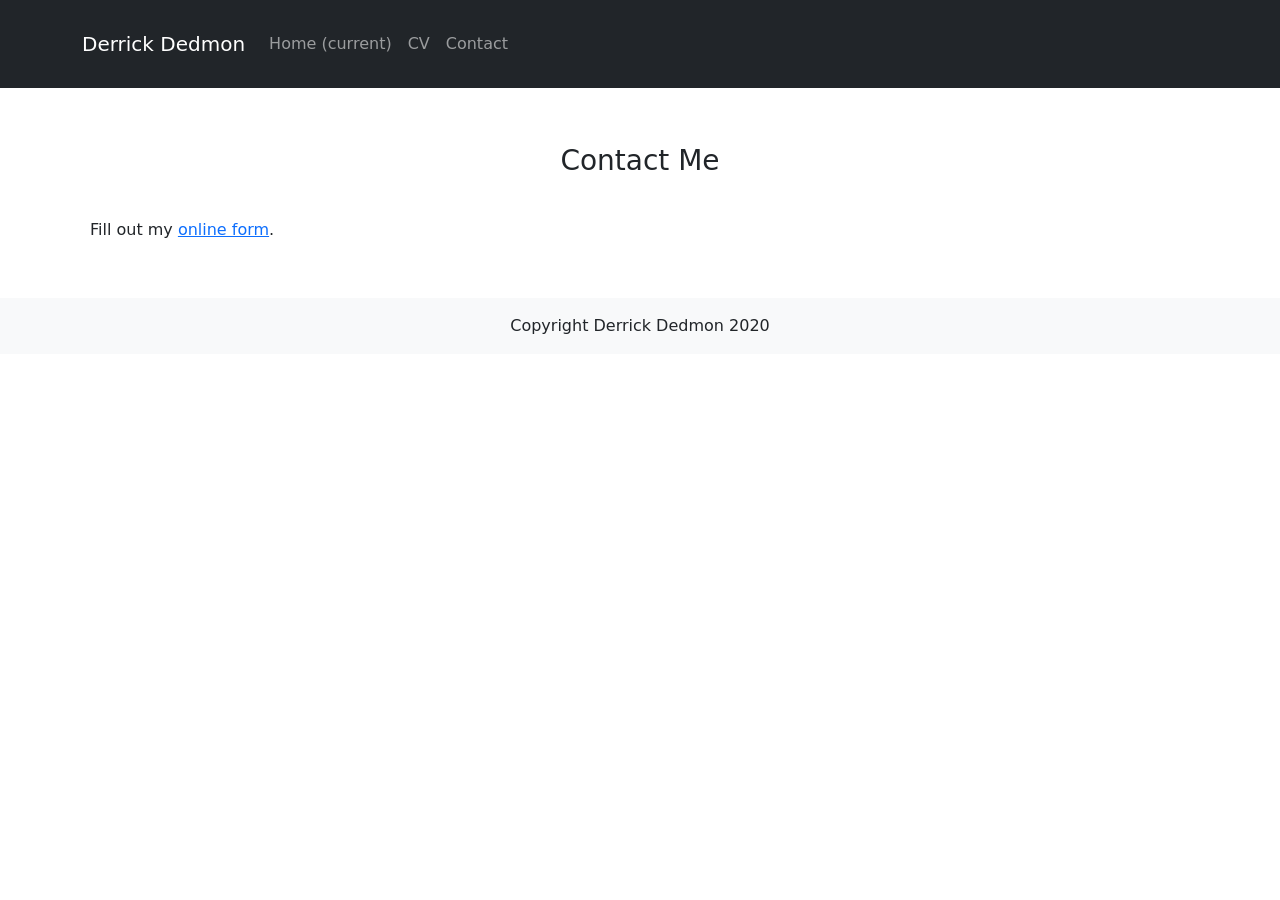
==== contact.html @ 70465a7e "Create contact.html" ====
<!doctype html>
<html lang="en">
<head>
    <!-- Required meta tags -->
    <meta charset="utf-8">
    <meta name="viewport" content="width=device-width, initial-scale=1">

    <!-- Bootstrap CSS -->
    <link rel="stylesheet" href="https://stackpath.bootstrapcdn.com/bootstrap/5.0.0-alpha1/css/bootstrap.min.css" integrity="sha384-r4NyP46KrjDleawBgD5tp8Y7UzmLA05oM1iAEQ17CSuDqnUK2+k9luXQOfXJCJ4I" crossorigin="anonymous">
    <link rel="stylesheet" href="theme.css">

    <title>One Good Coder: Wordpress Developer, Web Designer, SEO Specialist, Freelance - Houston, Texas - Contact</title>

    <!-- Google Tag Manager -->
    <script>(function (w, d, s, l, i) {
        w[l] = w[l] || [];
        w[l].push({
            'gtm.start':
                new Date().getTime(), event: 'gtm.js'
        });
        var f = d.getElementsByTagName(s)[0],
            j = d.createElement(s), dl = l != 'dataLayer' ? '&l=' + l : '';
        j.async = true;
        j.src =
            'https://www.googletagmanager.com/gtm.js?id=' + i + dl;
        f.parentNode.insertBefore(j, f);
    })(window, document, 'script', 'dataLayer', 'GTM-5NBNQS2');</script>
    <!-- End Google Tag Manager -->

    <!-- Global site tag (gtag.js) - Google Analytics -->
    <script async src="https://www.googletagmanager.com/gtag/js?id=G-TBDB7QMYYD"></script>
    <script>
        window.dataLayer = window.dataLayer || [];
        function gtag(){dataLayer.push(arguments);}
        gtag('js', new Date());

        gtag('config', 'G-TBDB7QMYYD');
    </script>

</head>
<body>

<!-- Google Tag Manager (noscript) -->
<noscript>
    <iframe src="https://www.googletagmanager.com/ns.html?id=GTM-5NBNQS2"
            height="0" width="0" style="display:none;visibility:hidden"></iframe>
</noscript>
<!-- End Google Tag Manager (noscript) -->

<nav class="navbar navbar-expand-lg fixed-top navbar-dark bg-dark gradient py-4">
    <div class="container">
        <button class="navbar-toggler" type="button" data-toggle="collapse" data-target="#navbarTogglerDemo03" aria-controls="navbarTogglerDemo03" aria-expanded="false" aria-label="Toggle navigation">
            <span class="navbar-toggler-icon"></span>
        </button>
        <a class="navbar-brand" href="index.html">Derrick Dedmon</a>
        <div class="collapse navbar-collapse" id="navbarTogglerDemo03">
            <ul class="navbar-nav ml-auto mt-2 mt-lg-0">
                <li class="nav-item ">
                    <a class="nav-link" href="index.html">Home <span class="sr-only">(current)</span></a>
                </li>
                <li class="nav-item">
                    <a class="nav-link" href="skills.html">CV</a>
                </li>
                <li class="nav-item active">
                    <a class="nav-link" href="contact.html">Contact</a>
                </li>
            </ul>
        </div>
    </div>
</nav>
<div class="py-5"></div>
<div class="pt-5 pb-2 text-center"><h3>Contact Me</h3></div>
<div class="pt-3 pb-5">
    <div class="container">
        <div class="row">
            <div class="col-12">
                <div class="portfolio-block p-2">
                    <div id="wufoo-m19zsqlb0rdy93j">
                        Fill out my <a href="https://iconixmarketing.wufoo.com/forms/m19zsqlb0rdy93j">online form</a>.
                    </div>
                    <script type="text/javascript">var m19zsqlb0rdy93j;
                    (function (d, t) {
                        var s = d.createElement(t), options = {
                            'userName': 'iconixmarketing',
                            'formHash': 'm19zsqlb0rdy93j',
                            'autoResize': true,
                            'height': '574',
                            'async': true,
                            'host': 'wufoo.com',
                            'header': 'show',
                            'ssl': true
                        };
                        s.src = ('https:' == d.location.protocol ? 'https://' : 'http://') + 'secure.wufoo.com/scripts/embed/form.js';
                        s.onload = s.onreadystatechange = function () {
                            var rs = this.readyState;
                            if (rs) if (rs != 'complete') if (rs != 'loaded') return;
                            try {
                                m19zsqlb0rdy93j = new WufooForm();
                                m19zsqlb0rdy93j.initialize(options);
                                m19zsqlb0rdy93j.display();
                            } catch (e) {
                            }
                        };
                        var scr = d.getElementsByTagName(t)[0], par = scr.parentNode;
                        par.insertBefore(s, scr);
                    })(document, 'script');</script>
                </div>
            </div>
        </div>
    </div>
</div>
<div class="bg-light text-dark py-3">
    <div class="container">
        <div class="row">
            <div class="col-12 text-center">
                <p class="m-0 p-0">Copyright Derrick Dedmon 2020</p>
            </div>
        </div>
    </div>
</div>

<!-- Optional JavaScript -->
<!-- Popper.js first, then Bootstrap JS -->
<script src="https://cdn.jsdelivr.net/npm/popper.js@1.16.0/dist/umd/popper.min.js" integrity="sha384-Q6E9RHvbIyZFJoft+2mJbHaEWldlvI9IOYy5n3zV9zzTtmI3UksdQRVvoxMfooAo" crossorigin="anonymous"></script>
<script src="https://stackpath.bootstrapcdn.com/bootstrap/5.0.0-alpha1/js/bootstrap.min.js" integrity="sha384-oesi62hOLfzrys4LxRF63OJCXdXDipiYWBnvTl9Y9/TRlw5xlKIEHpNyvvDShgf/" crossorigin="anonymous"></script>
</body>
</html>
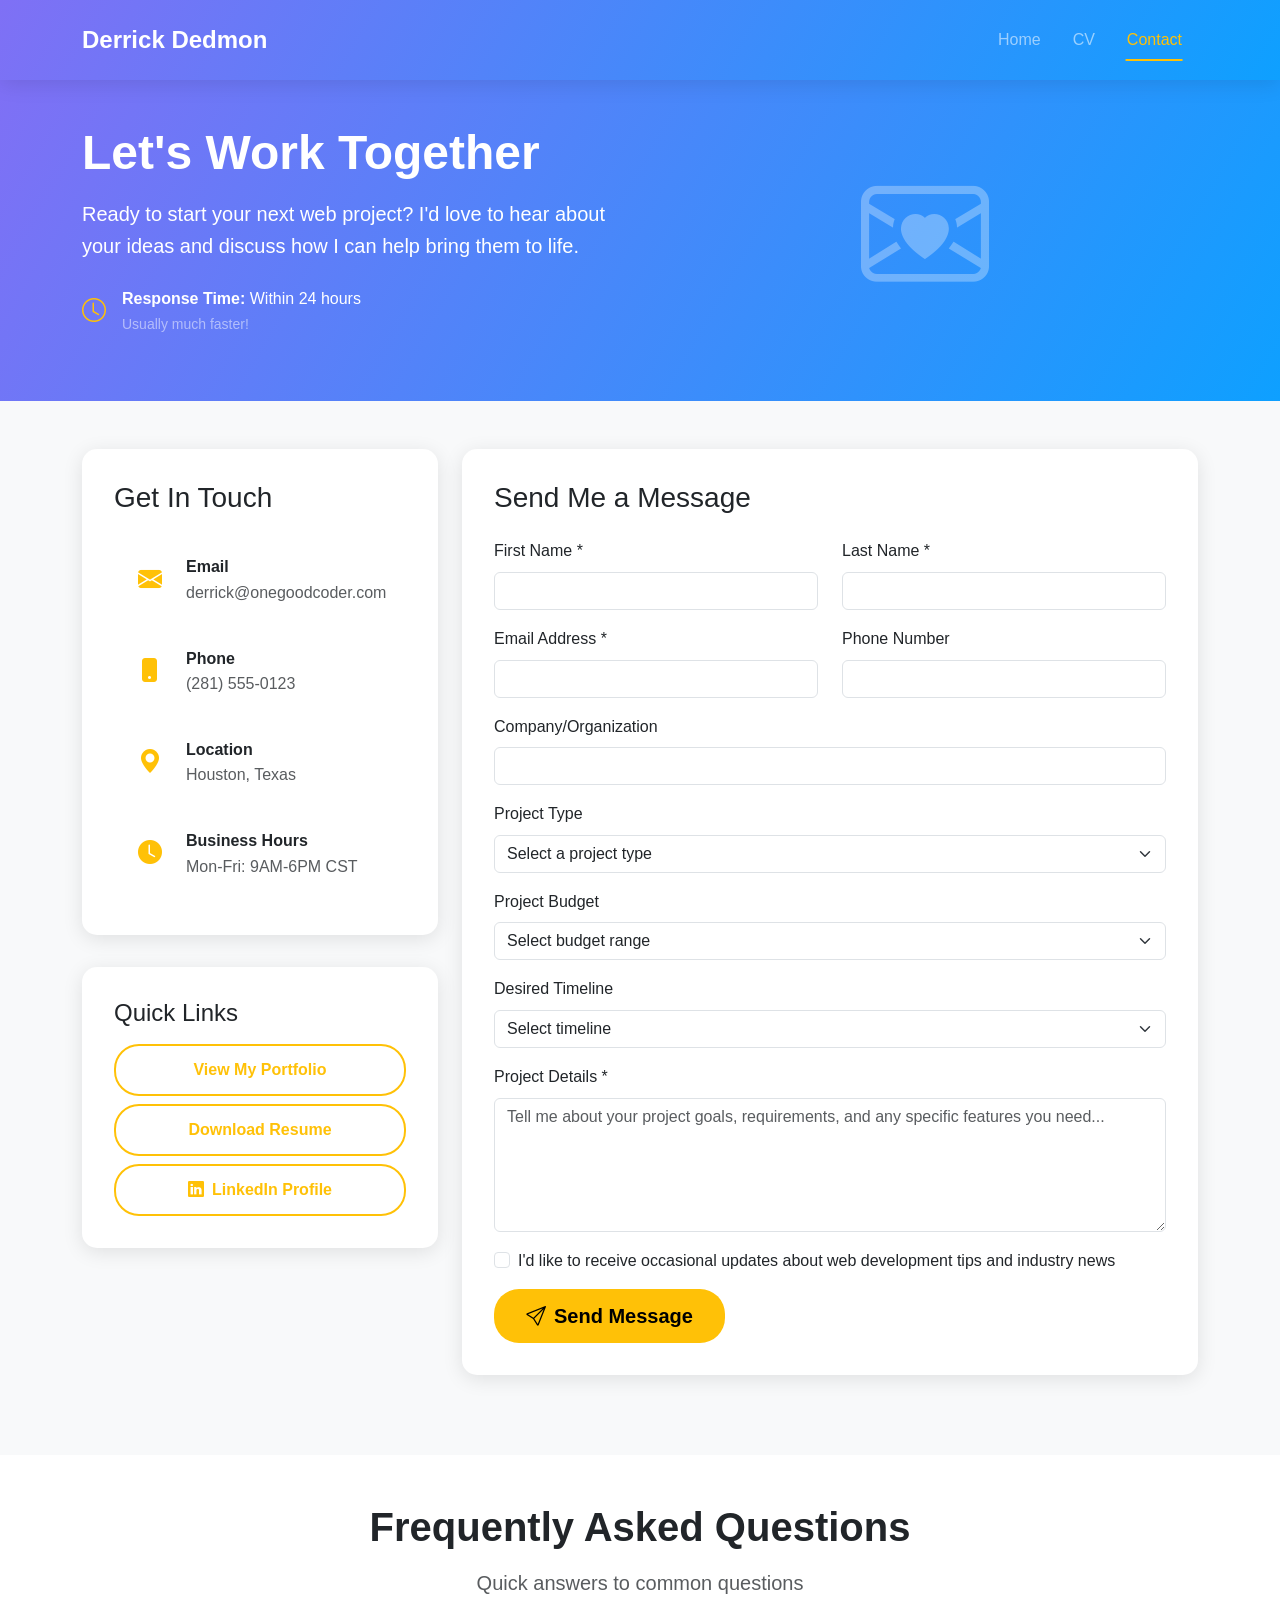
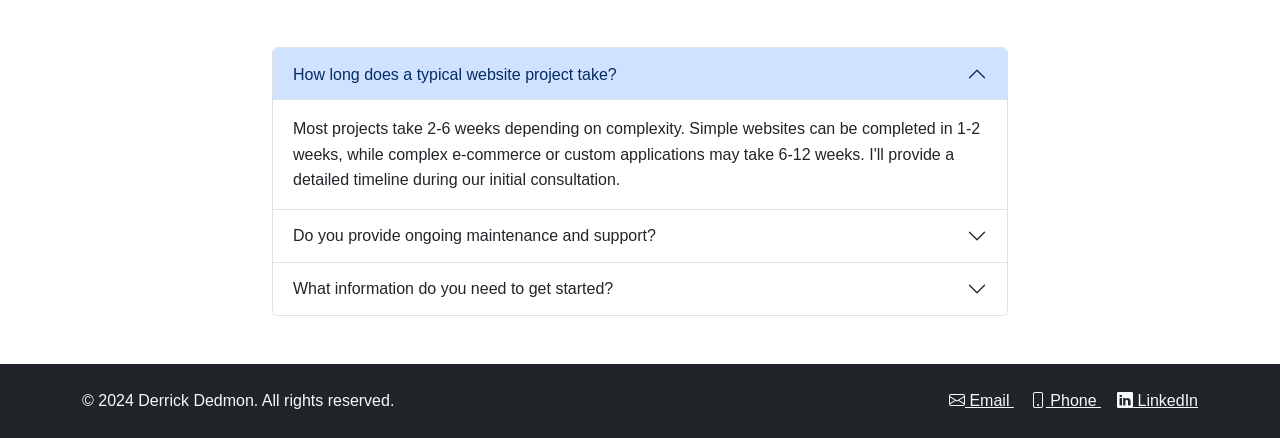
==== commit bd82cd24: "Update contact.html" ====
--- a/contact.html
+++ b/contact.html
@@ -1,16 +1,19 @@
-
 <!doctype html>
 <html lang="en">
 <head>
     <!-- Required meta tags -->
     <meta charset="utf-8">
     <meta name="viewport" content="width=device-width, initial-scale=1">
+    <meta name="description" content="Contact Derrick Dedmon - WordPress Developer, Web Designer, and SEO Specialist in Houston, Texas. Get in touch for your next web project.">
+    <meta name="keywords" content="Contact, WordPress Developer, Web Designer, Houston, Texas, Web Development Services">
+    <meta name="author" content="Derrick Dedmon">
 
     <!-- Bootstrap CSS -->
-    <link rel="stylesheet" href="https://stackpath.bootstrapcdn.com/bootstrap/5.0.0-alpha1/css/bootstrap.min.css" integrity="sha384-r4NyP46KrjDleawBgD5tp8Y7UzmLA05oM1iAEQ17CSuDqnUK2+k9luXQOfXJCJ4I" crossorigin="anonymous">
+    <link href="https://cdn.jsdelivr.net/npm/bootstrap@5.3.7/dist/css/bootstrap.min.css" rel="stylesheet" integrity="sha384-LN+7fdVzj6u52u30Kp6M/trliBMCMKTyK833zpbD+pXdCLuTusPj697FH4R/5mcr" crossorigin="anonymous">
+    <link href="https://cdn.jsdelivr.net/npm/bootstrap-icons@1.11.3/font/bootstrap-icons.css" rel="stylesheet">
     <link rel="stylesheet" href="theme.css">
 
-    <title>One Good Coder: Wordpress Developer, Web Designer, SEO Specialist, Freelance - Houston, Texas - Contact</title>
+    <title>Contact Derrick Dedmon - WordPress Developer & Web Designer | Houston, Texas</title>
 
     <!-- Google Tag Manager -->
     <script>(function (w, d, s, l, i) {
@@ -34,95 +37,428 @@
         window.dataLayer = window.dataLayer || [];
         function gtag(){dataLayer.push(arguments);}
         gtag('js', new Date());
-
         gtag('config', 'G-TBDB7QMYYD');
     </script>
-
 </head>
 <body>
-
-<!-- Google Tag Manager (noscript) -->
-<noscript>
-    <iframe src="https://www.googletagmanager.com/ns.html?id=GTM-5NBNQS2"
-            height="0" width="0" style="display:none;visibility:hidden"></iframe>
-</noscript>
-<!-- End Google Tag Manager (noscript) -->
-
-<nav class="navbar navbar-expand-lg fixed-top navbar-dark bg-dark gradient py-4">
-    <div class="container">
-        <button class="navbar-toggler" type="button" data-toggle="collapse" data-target="#navbarTogglerDemo03" aria-controls="navbarTogglerDemo03" aria-expanded="false" aria-label="Toggle navigation">
-            <span class="navbar-toggler-icon"></span>
-        </button>
-        <a class="navbar-brand" href="index.html">Derrick Dedmon</a>
-        <div class="collapse navbar-collapse" id="navbarTogglerDemo03">
-            <ul class="navbar-nav ml-auto mt-2 mt-lg-0">
-                <li class="nav-item ">
-                    <a class="nav-link" href="index.html">Home <span class="sr-only">(current)</span></a>
-                </li>
-                <li class="nav-item">
-                    <a class="nav-link" href="skills.html">CV</a>
-                </li>
-                <li class="nav-item active">
-                    <a class="nav-link" href="contact.html">Contact</a>
-                </li>
-            </ul>
-        </div>
-    </div>
-</nav>
-<div class="py-5"></div>
-<div class="pt-5 pb-2 text-center"><h3>Contact Me</h3></div>
-<div class="pt-3 pb-5">
-    <div class="container">
-        <div class="row">
-            <div class="col-12">
-                <div class="portfolio-block p-2">
-                    <div id="wufoo-m19zsqlb0rdy93j">
-                        Fill out my <a href="https://iconixmarketing.wufoo.com/forms/m19zsqlb0rdy93j">online form</a>.
-                    </div>
-                    <script type="text/javascript">var m19zsqlb0rdy93j;
-                    (function (d, t) {
-                        var s = d.createElement(t), options = {
-                            'userName': 'iconixmarketing',
-                            'formHash': 'm19zsqlb0rdy93j',
-                            'autoResize': true,
-                            'height': '574',
-                            'async': true,
-                            'host': 'wufoo.com',
-                            'header': 'show',
-                            'ssl': true
-                        };
-                        s.src = ('https:' == d.location.protocol ? 'https://' : 'http://') + 'secure.wufoo.com/scripts/embed/form.js';
-                        s.onload = s.onreadystatechange = function () {
-                            var rs = this.readyState;
-                            if (rs) if (rs != 'complete') if (rs != 'loaded') return;
-                            try {
-                                m19zsqlb0rdy93j = new WufooForm();
-                                m19zsqlb0rdy93j.initialize(options);
-                                m19zsqlb0rdy93j.display();
-                            } catch (e) {
-                            }
-                        };
-                        var scr = d.getElementsByTagName(t)[0], par = scr.parentNode;
-                        par.insertBefore(s, scr);
-                    })(document, 'script');</script>
-                </div>
+    <!-- Skip to main content for accessibility -->
+    <a href="#main-content" class="visually-hidden-focusable btn btn-primary">Skip to main content</a>
+
+    <!-- Google Tag Manager (noscript) -->
+    <noscript>
+        <iframe src="https://www.googletagmanager.com/ns.html?id=GTM-5NBNQS2"
+                height="0" width="0" style="display:none;visibility:hidden"></iframe>
+    </noscript>
+    <!-- End Google Tag Manager (noscript) -->
+
+    <nav class="navbar navbar-expand-lg fixed-top navbar-dark bg-dark gradient py-3" role="navigation" aria-label="Main navigation">
+        <div class="container">
+            <button class="navbar-toggler" type="button" data-bs-toggle="collapse" data-bs-target="#navbarNav" 
+                    aria-controls="navbarNav" aria-expanded="false" aria-label="Toggle navigation">
+                <span class="navbar-toggler-icon"></span>
+            </button>
+            <a class="navbar-brand fw-bold" href="index.html">Derrick Dedmon</a>
+            <div class="collapse navbar-collapse" id="navbarNav">
+                <ul class="navbar-nav ms-auto">
+                    <li class="nav-item">
+                        <a class="nav-link" href="index.html">Home</a>
+                    </li>
+                    <li class="nav-item">
+                        <a class="nav-link" href="skills.html">CV</a>
+                    </li>
+                    <li class="nav-item">
+                        <a class="nav-link active" aria-current="page" href="contact.html">Contact</a>
+                    </li>
+                </ul>
             </div>
         </div>
-    </div>
-</div>
-<div class="bg-light text-dark py-3">
-    <div class="container">
-        <div class="row">
-            <div class="col-12 text-center">
-                <p class="m-0 p-0">Copyright Derrick Dedmon 2020</p>
+    </nav>
+
+    <main id="main-content" style="margin-top: 76px;">
+        <!-- Header Section -->
+        <section class="gradient text-white py-5">
+            <div class="container">
+                <div class="row align-items-center">
+                    <div class="col-lg-6">
+                        <h1 class="display-5 fw-bold mb-3">Let's Work Together</h1>
+                        <p class="lead mb-4">Ready to start your next web project? I'd love to hear about your ideas and discuss how I can help bring them to life.</p>
+                        <div class="d-flex align-items-center mb-3">
+                            <i class="bi bi-clock text-warning me-3" style="font-size: 1.5rem;"></i>
+                            <div>
+                                <strong>Response Time:</strong> Within 24 hours<br>
+                                <small class="text-white-50">Usually much faster!</small>
+                            </div>
+                        </div>
+                    </div>
+                    <div class="col-lg-6 text-center">
+                        <div class="contact-hero-image">
+                            <i class="bi bi-envelope-heart" style="font-size: 8rem; opacity: 0.3;"></i>
+                        </div>
+                    </div>
+                </div>
+            </div>
+        </section>
+
+        <!-- Contact Methods Section -->
+        <section class="py-5 bg-light">
+            <div class="container">
+                <div class="row">
+                    <div class="col-lg-4 mb-4">
+                        <div class="contact-info">
+                            <h3 class="mb-4">Get In Touch</h3>
+                            <a href="mailto:derrick@onegoodcoder.com" class="contact-method">
+                                <i class="bi bi-envelope-fill"></i>
+                                <div>
+                                    <strong>Email</strong><br>
+                                    <span class="text-muted">derrick@onegoodcoder.com</span>
+                                </div>
+                            </a>
+                            <a href="tel:+1-281-555-0123" class="contact-method">
+                                <i class="bi bi-phone-fill"></i>
+                                <div>
+                                    <strong>Phone</strong><br>
+                                    <span class="text-muted">(281) 555-0123</span>
+                                </div>
+                            </a>
+                            <div class="contact-method">
+                                <i class="bi bi-geo-alt-fill"></i>
+                                <div>
+                                    <strong>Location</strong><br>
+                                    <span class="text-muted">Houston, Texas</span>
+                                </div>
+                            </div>
+                            <div class="contact-method">
+                                <i class="bi bi-clock-fill"></i>
+                                <div>
+                                    <strong>Business Hours</strong><br>
+                                    <span class="text-muted">Mon-Fri: 9AM-6PM CST</span>
+                                </div>
+                            </div>
+                        </div>
+
+                        <!-- Quick Links -->
+                        <div class="contact-info">
+                            <h4 class="mb-3">Quick Links</h4>
+                            <div class="d-grid gap-2">
+                                <a href="skills.html" class="btn btn-outline-warning">View My Portfolio</a>
+                                <a href="#" class="btn btn-outline-warning">Download Resume</a>
+                                <a href="https://linkedin.com/in/derrickdedmon" class="btn btn-outline-warning" target="_blank" rel="noopener">
+                                    <i class="bi bi-linkedin me-2"></i>LinkedIn Profile
+                                </a>
+                            </div>
+                        </div>
+                    </div>
+
+                    <div class="col-lg-8">
+                        <!-- Contact Form -->
+                        <div class="contact-info">
+                            <h3 class="mb-4">Send Me a Message</h3>
+                            <div id="contact-form-container">
+                                <!-- Custom Contact Form -->
+                                <form id="contactForm" class="needs-validation" novalidate>
+                                    <div class="row">
+                                        <div class="col-md-6 mb-3">
+                                            <label for="firstName" class="form-label">First Name *</label>
+                                            <input type="text" class="form-control" id="firstName" name="firstName" required>
+                                            <div class="invalid-feedback">
+                                                Please provide your first name.
+                                            </div>
+                                        </div>
+                                        <div class="col-md-6 mb-3">
+                                            <label for="lastName" class="form-label">Last Name *</label>
+                                            <input type="text" class="form-control" id="lastName" name="lastName" required>
+                                            <div class="invalid-feedback">
+                                                Please provide your last name.
+                                            </div>
+                                        </div>
+                                    </div>
+                                    <div class="row">
+                                        <div class="col-md-6 mb-3">
+                                            <label for="email" class="form-label">Email Address *</label>
+                                            <input type="email" class="form-control" id="email" name="email" required>
+                                            <div class="invalid-feedback">
+                                                Please provide a valid email address.
+                                            </div>
+                                        </div>
+                                        <div class="col-md-6 mb-3">
+                                            <label for="phone" class="form-label">Phone Number</label>
+                                            <input type="tel" class="form-control" id="phone" name="phone">
+                                        </div>
+                                    </div>
+                                    <div class="mb-3">
+                                        <label for="company" class="form-label">Company/Organization</label>
+                                        <input type="text" class="form-control" id="company" name="company">
+                                    </div>
+                                    <div class="mb-3">
+                                        <label for="projectType" class="form-label">Project Type</label>
+                                        <select class="form-select" id="projectType" name="projectType">
+                                            <option value="">Select a project type</option>
+                                            <option value="website-design">Website Design</option>
+                                            <option value="wordpress-development">WordPress Development</option>
+                                            <option value="seo-optimization">SEO Optimization</option>
+                                            <option value="website-maintenance">Website Maintenance</option>
+                                            <option value="e-commerce">E-commerce Development</option>
+                                            <option value="consultation">Consultation</option>
+                                            <option value="other">Other</option>
+                                        </select>
+                                    </div>
+                                    <div class="mb-3">
+                                        <label for="budget" class="form-label">Project Budget</label>
+                                        <select class="form-select" id="budget" name="budget">
+                                            <option value="">Select budget range</option>
+                                            <option value="under-5k">Under $5,000</option>
+                                            <option value="5k-10k">$5,000 - $10,000</option>
+                                            <option value="10k-25k">$10,000 - $25,000</option>
+                                            <option value="25k-50k">$25,000 - $50,000</option>
+                                            <option value="over-50k">Over $50,000</option>
+                                        </select>
+                                    </div>
+                                    <div class="mb-3">
+                                        <label for="timeline" class="form-label">Desired Timeline</label>
+                                        <select class="form-select" id="timeline" name="timeline">
+                                            <option value="">Select timeline</option>
+                                            <option value="asap">ASAP</option>
+                                            <option value="1-month">Within 1 Month</option>
+                                            <option value="2-3-months">2-3 Months</option>
+                                            <option value="3-6-months">3-6 Months</option>
+                                            <option value="flexible">Flexible</option>
+                                        </select>
+                                    </div>
+                                    <div class="mb-3">
+                                        <label for="message" class="form-label">Project Details *</label>
+                                        <textarea class="form-control" id="message" name="message" rows="5" 
+                                                  placeholder="Tell me about your project goals, requirements, and any specific features you need..." required></textarea>
+                                        <div class="invalid-feedback">
+                                            Please describe your project.
+                                        </div>
+                                    </div>
+                                    <div class="mb-3 form-check">
+                                        <input type="checkbox" class="form-check-input" id="newsletter" name="newsletter">
+                                        <label class="form-check-label" for="newsletter">
+                                            I'd like to receive occasional updates about web development tips and industry news
+                                        </label>
+                                    </div>
+                                    <button type="submit" class="btn btn-warning btn-lg">
+                                        <i class="bi bi-send me-2"></i>Send Message
+                                    </button>
+                                </form>
+
+                                <!-- Success Message -->
+                                <div id="successMessage" class="alert alert-success d-none" role="alert">
+                                    <i class="bi bi-check-circle me-2"></i>
+                                    <strong>Thank you!</strong> Your message has been sent successfully. I'll get back to you within 24 hours.
+                                </div>
+
+                                <!-- Error Message -->
+                                <div id="errorMessage" class="alert alert-danger d-none" role="alert">
+                                    <i class="bi bi-exclamation-triangle me-2"></i>
+                                    <strong>Oops!</strong> There was a problem sending your message. Please try again or contact me directly at 
+                                    <a href="mailto:derrick@onegoodcoder.com">derrick@onegoodcoder.com</a>
+                                </div>
+                            </div>
+
+                            <!-- Fallback: Wufoo Form -->
+                            <div id="wufoo-fallback" class="d-none">
+                                <hr class="my-4">
+                                <h4>Alternative Contact Form</h4>
+                                <p class="text-muted">If you're having trouble with the form above, you can use this alternative:</p>
+                                <div id="wufoo-m19zsqlb0rdy93j">
+                                    Fill out my <a href="https://iconixmarketing.wufoo.com/forms/m19zsqlb0rdy93j">online form</a>.
+                                </div>
+                                <script type="text/javascript">var m19zsqlb0rdy93j;
+                                (function (d, t) {
+                                    var s = d.createElement(t), options = {
+                                        'userName': 'iconixmarketing',
+                                        'formHash': 'm19zsqlb0rdy93j',
+                                        'autoResize': true,
+                                        'height': '574',
+                                        'async': true,
+                                        'host': 'wufoo.com',
+                                        'header': 'show',
+                                        'ssl': true
+                                    };
+                                    s.src = ('https:' == d.location.protocol ? 'https://' : 'http://') + 'secure.wufoo.com/scripts/embed/form.js';
+                                    s.onload = s.onreadystatechange = function () {
+                                        var rs = this.readyState;
+                                        if (rs) if (rs != 'complete') if (rs != 'loaded') return;
+                                        try {
+                                            m19zsqlb0rdy93j = new WufooForm();
+                                            m19zsqlb0rdy93j.initialize(options);
+                                            m19zsqlb0rdy93j.display();
+                                        } catch (e) {
+                                        }
+                                    };
+                                    var scr = d.getElementsByTagName(t)[0], par = scr.parentNode;
+                                    par.insertBefore(s, scr);
+                                })(document, 'script');</script>
+                            </div>
+                        </div>
+                    </div>
+                </div>
+            </div>
+        </section>
+
+        <!-- FAQ Section -->
+        <section class="py-5">
+            <div class="container">
+                <div class="text-center mb-5">
+                    <h2 class="display-6 fw-bold mb-3">Frequently Asked Questions</h2>
+                    <p class="lead text-muted">Quick answers to common questions</p>
+                </div>
+                <div class="row">
+                    <div class="col-lg-8 mx-auto">
+                        <div class="accordion" id="faqAccordion">
+                            <div class="accordion-item">
+                                <h3 class="accordion-header" id="faq1">
+                                    <button class="accordion-button" type="button" data-bs-toggle="collapse" 
+                                            data-bs-target="#collapse1" aria-expanded="true" aria-controls="collapse1">
+                                        How long does a typical website project take?
+                                    </button>
+                                </h3>
+                                <div id="collapse1" class="accordion-collapse collapse show" aria-labelledby="faq1" 
+                                     data-bs-parent="#faqAccordion">
+                                    <div class="accordion-body">
+                                        Most projects take 2-6 weeks depending on complexity. Simple websites can be completed in 1-2 weeks, 
+                                        while complex e-commerce or custom applications may take 6-12 weeks. I'll provide a detailed timeline 
+                                        during our initial consultation.
+                                    </div>
+                                </div>
+                            </div>
+                            <div class="accordion-item">
+                                <h3 class="accordion-header" id="faq2">
+                                    <button class="accordion-button collapsed" type="button" data-bs-toggle="collapse" 
+                                            data-bs-target="#collapse2" aria-expanded="false" aria-controls="collapse2">
+                                        Do you provide ongoing maintenance and support?
+                                    </button>
+                                </h3>
+                                <div id="collapse2" class="accordion-collapse collapse" aria-labelledby="faq2" 
+                                     data-bs-parent="#faqAccordion">
+                                    <div class="accordion-body">
+                                        Yes! I offer various maintenance packages including security updates, content updates, 
+                                        backups, and performance optimization. I also provide 30 days of free support after project completion.
+                                    </div>
+                                </div>
+                            </div>
+                            <div class="accordion-item">
+                                <h3 class="accordion-header" id="faq3">
+                                    <button class="accordion-button collapsed" type="button" data-bs-toggle="collapse" 
+                                            data-bs-target="#collapse3" aria-expanded="false" aria-controls="collapse3">
+                                        What information do you need to get started?
+                                    </button>
+                                </h3>
+                                <div id="collapse3" class="accordion-collapse collapse" aria-labelledby="faq3" 
+                                     data-bs-parent="#faqAccordion">
+                                    <div class="accordion-body">
+                                        I'll need details about your business goals, target audience, desired features, 
+                                        budget, and timeline. Any existing branding materials, competitor examples, 
+                                        or content you'd like to include would also be helpful.
+                                    </div>
+                                </div>
+                            </div>
+                        </div>
+                    </div>
+                </div>
+            </div>
+        </section>
+    </main>
+
+    <!-- Footer -->
+    <footer class="bg-dark text-light py-4">
+        <div class="container">
+            <div class="row">
+                <div class="col-md-6">
+                    <p class="mb-0">&copy; 2024 Derrick Dedmon. All rights reserved.</p>
+                </div>
+                <div class="col-md-6 text-md-end">
+                    <a href="mailto:derrick@onegoodcoder.com" class="text-light me-3">
+                        <i class="bi bi-envelope"></i> Email
+                    </a>
+                    <a href="tel:+1-281-555-0123" class="text-light me-3">
+                        <i class="bi bi-phone"></i> Phone
+                    </a>
+                    <a href="#" class="text-light">
+                        <i class="bi bi-linkedin"></i> LinkedIn
+                    </a>
+                </div>
             </div>
         </div>
-    </div>
-</div>
-
-<!-- Optional JavaScript -->
-<!-- Popper.js first, then Bootstrap JS -->
-<script src="https://cdn.jsdelivr.net/npm/popper.js@1.16.0/dist/umd/popper.min.js" integrity="sha384-Q6E9RHvbIyZFJoft+2mJbHaEWldlvI9IOYy5n3zV9zzTtmI3UksdQRVvoxMfooAo" crossorigin="anonymous"></script>
-<script src="https://stackpath.bootstrapcdn.com/bootstrap/5.0.0-alpha1/js/bootstrap.min.js" integrity="sha384-oesi62hOLfzrys4LxRF63OJCXdXDipiYWBnvTl9Y9/TRlw5xlKIEHpNyvvDShgf/" crossorigin="anonymous"></script>
+    </footer>
+
+    <script src="https://cdn.jsdelivr.net/npm/bootstrap@5.3.7/dist/js/bootstrap.bundle.min.js" integrity="sha384-ndDqU0Gzau9qJ1lfW4pNLlhNTkCfHzAVBReH9diLvGRem5+R9g2FzA8ZGN954O5Q" crossorigin="anonymous"></script>
+    
+    <script>
+        // Form validation and submission
+        (function() {
+            'use strict';
+            
+            const form = document.getElementById('contactForm');
+            const successMessage = document.getElementById('successMessage');
+            const errorMessage = document.getElementById('errorMessage');
+            
+            form.addEventListener('submit', function(event) {
+                event.preventDefault();
+                event.stopPropagation();
+                
+                if (form.checkValidity()) {
+                    // Simulate form submission
+                    submitForm();
+                } else {
+                    form.classList.add('was-validated');
+                }
+            });
+            
+            function submitForm() {
+                // Hide form and show loading state
+                const submitBtn = form.querySelector('button[type="submit"]');
+                const originalText = submitBtn.innerHTML;
+                submitBtn.innerHTML = '<i class="bi bi-hourglass-split me-2"></i>Sending...';
+                submitBtn.disabled = true;
+                
+                // Simulate API call
+                setTimeout(() => {
+                    // Show success message
+                    form.style.display = 'none';
+                    successMessage.classList.remove('d-none');
+                    
+                    // Reset form after success
+                    setTimeout(() => {
+                        form.style.display = 'block';
+                        successMessage.classList.add('d-none');
+                        form.reset();
+                        form.classList.remove('was-validated');
+                        submitBtn.innerHTML = originalText;
+                        submitBtn.disabled = false;
+                    }, 5000);
+                }, 2000);
+            }
+            
+            // Show alternative form if main form fails
+            function showFallback() {
+                document.getElementById('wufoo-fallback').classList.remove('d-none');
+            }
+            
+            // Add error handling
+            window.addEventListener('error', function() {
+                if (errorMessage.classList.contains('d-none')) {
+                    errorMessage.classList.remove('d-none');
+                    showFallback();
+                }
+            });
+        })();
+        
+        // Smooth scrolling for anchor links
+        document.querySelectorAll('a[href^="#"]').forEach(anchor => {
+            anchor.addEventListener('click', function (e) {
+                e.preventDefault();
+                const target = document.querySelector(this.getAttribute('href'));
+                if (target) {
+                    target.scrollIntoView({
+                        behavior: 'smooth',
+                        block: 'start'
+                    });
+                }
+            });
+        });
+    </script>
 </body>
 </html>
--- a/theme.css
+++ b/theme.css
@@ -0,0 +1,520 @@
+/* ===== GLOBAL STYLES ===== */
+:root {
+  --primary-gradient: linear-gradient(120deg, #7f70f5, #0ea0ff);
+  --light-gradient: linear-gradient(120deg, #e5f4ff, #f6fbff);
+  --warning-color: #ffc107;
+  --dark-color: #212529;
+  --light-color: #f8f9fa;
+  --transition: all 0.3s ease;
+  --shadow: 0 4px 20px rgba(0,0,0,0.1);
+  --shadow-hover: 0 8px 30px rgba(0,0,0,0.15);
+}
+
+* {
+  box-sizing: border-box;
+}
+
+html {
+  scroll-behavior: smooth;
+}
+
+body {
+  font-family: 'Segoe UI', Tahoma, Geneva, Verdana, sans-serif;
+  line-height: 1.6;
+}
+
+/* ===== UTILITY CLASSES ===== */
+.gradient {
+  background: var(--primary-gradient);
+  color: #fff;
+}
+
+.bg-light-blue {
+  background: var(--light-gradient);
+}
+
+.min-vh-75 {
+  min-height: 75vh;
+}
+
+/* Skip link for accessibility */
+.visually-hidden-focusable:not(:focus):not(:focus-within) {
+  position: absolute !important;
+  width: 1px !important;
+  height: 1px !important;
+  padding: 0 !important;
+  margin: -1px !important;
+  overflow: hidden !important;
+  clip: rect(0, 0, 0, 0) !important;
+  white-space: nowrap !important;
+  border: 0 !important;
+}
+
+/* ===== NAVIGATION ===== */
+.navbar {
+  backdrop-filter: blur(10px);
+  box-shadow: var(--shadow);
+  transition: var(--transition);
+}
+
+.navbar-brand {
+  font-size: 1.5rem;
+  font-weight: 700;
+}
+
+.navbar-nav .nav-link {
+  font-weight: 500;
+  margin: 0 0.5rem;
+  transition: var(--transition);
+  position: relative;
+}
+
+.navbar-nav .nav-link:hover,
+.navbar-nav .nav-link.active {
+  color: var(--warning-color) !important;
+}
+
+.navbar-nav .nav-link::after {
+  content: '';
+  position: absolute;
+  width: 0;
+  height: 2px;
+  bottom: 0;
+  left: 50%;
+  background-color: var(--warning-color);
+  transition: var(--transition);
+  transform: translateX(-50%);
+}
+
+.navbar-nav .nav-link:hover::after,
+.navbar-nav .nav-link.active::after {
+  width: 80%;
+}
+
+/* ===== HERO SECTION ===== */
+.hero-section {
+  position: relative;
+  overflow: hidden;
+}
+
+.hero-section::before {
+  content: '';
+  position: absolute;
+  top: 0;
+  left: 0;
+  right: 0;
+  bottom: 0;
+  background: url('data:image/svg+xml,<svg xmlns="http://www.w3.org/2000/svg" viewBox="0 0 1000 100" preserveAspectRatio="none"><path d="M421.9,6.5c22.6-2.5,51.5,0.4,75.5,5.3c23.6,4.9,70.9,23.5,100.5,35.7c75.8,32.2,133.7,44.5,192.6,49.7c23.6,2.1,48.7,3.5,103.4-2.5c54.7-6,106.2-25.6,106.2-25.6V0H0v30.3c0,0,72,32.6,158.4,30.5c39.2-0.7,92.8-6.7,134-22.4c21.2-8.1,52.2-18.2,79.7-24.2C399.3,7.9,411.6,7.5,421.9,6.5z" fill="rgba(255,255,255,0.1)"/></svg>') repeat-x;
+  background-size: 1000px 100px;
+  animation: wave 20s linear infinite;
+}
+
+@keyframes wave {
+  0% { transform: translateX(0); }
+  100% { transform: translateX(-1000px); }
+}
+
+.hero-image {
+  border: 4px solid rgba(255,255,255,0.2);
+  transition: var(--transition);
+}
+
+.hero-image:hover {
+  transform: scale(1.05);
+  border-color: var(--warning-color);
+}
+
+.stat-box {
+  background: rgba(255,255,255,0.1);
+  border-radius: 15px;
+  padding: 1.5rem;
+  backdrop-filter: blur(10px);
+  border: 1px solid rgba(255,255,255,0.1);
+  transition: var(--transition);
+}
+
+.stat-box:hover {
+  transform: translateY(-5px);
+  background: rgba(255,255,255,0.15);
+}
+
+/* ===== PORTFOLIO SECTION ===== */
+.portfolio-card {
+  cursor: pointer;
+  border-radius: 15px;
+  overflow: hidden;
+  box-shadow: var(--shadow);
+  transition: var(--transition);
+  background: white;
+}
+
+.portfolio-card:hover {
+  transform: translateY(-10px);
+  box-shadow: var(--shadow-hover);
+}
+
+.portfolio-image {
+  position: relative;
+  overflow: hidden;
+  aspect-ratio: 16/10;
+}
+
+.portfolio-image img {
+  width: 100%;
+  height: 100%;
+  object-fit: cover;
+  transition: var(--transition);
+}
+
+.portfolio-overlay {
+  position: absolute;
+  top: 0;
+  left: 0;
+  right: 0;
+  bottom: 0;
+  background: linear-gradient(45deg, rgba(127, 112, 245, 0.9), rgba(14, 160, 255, 0.9));
+  display: flex;
+  align-items: center;
+  justify-content: center;
+  opacity: 0;
+  transition: var(--transition);
+}
+
+.portfolio-card:hover .portfolio-overlay {
+  opacity: 1;
+}
+
+.portfolio-card:hover .portfolio-image img {
+  transform: scale(1.1);
+}
+
+.overlay-content {
+  text-align: center;
+  transform: translateY(20px);
+  transition: var(--transition);
+}
+
+.portfolio-card:hover .overlay-content {
+  transform: translateY(0);
+}
+
+.overlay-content i {
+  font-size: 2rem;
+  margin-top: 1rem;
+}
+
+/* ===== SERVICE CARDS ===== */
+.service-card {
+  background: white;
+  border-radius: 15px;
+  box-shadow: var(--shadow);
+  transition: var(--transition);
+  border: 1px solid rgba(0,0,0,0.05);
+}
+
+.service-card:hover {
+  transform: translateY(-10px);
+  box-shadow: var(--shadow-hover);
+  border-color: var(--warning-color);
+}
+
+.service-icon i {
+  font-size: 3rem;
+  padding: 1rem;
+  background: rgba(255, 193, 7, 0.1);
+  border-radius: 50%;
+  width: 80px;
+  height: 80px;
+  display: flex;
+  align-items: center;
+  justify-content: center;
+  margin: 0 auto;
+  transition: var(--transition);
+}
+
+.service-card:hover .service-icon i {
+  background: var(--warning-color);
+  color: white !important;
+  transform: scale(1.1);
+}
+
+/* ===== TESTIMONIALS ===== */
+.testimonial-card {
+  background: white;
+  border-radius: 15px;
+  box-shadow: var(--shadow);
+  transition: var(--transition);
+  border-left: 4px solid var(--warning-color);
+}
+
+.testimonial-card:hover {
+  transform: translateY(-5px);
+  box-shadow: var(--shadow-hover);
+}
+
+.stars i {
+  font-size: 1.1rem;
+  margin-right: 0.2rem;
+}
+
+/* ===== MODALS ===== */
+.modal-content {
+  border-radius: 15px;
+  border: none;
+  overflow: hidden;
+}
+
+.modal-header {
+  background: var(--primary-gradient);
+  color: white;
+  border: none;
+}
+
+.modal-header .btn-close {
+  filter: invert(1);
+}
+
+/* ===== SKILLS PAGE SPECIFIC ===== */
+.portfolio-block {
+  min-height: 100vh;
+  padding: 2rem 0;
+}
+
+.portfolio-block.cv {
+  background: var(--light-color);
+}
+
+.work-experience .item,
+.education .item {
+  background: white;
+  border-radius: 10px;
+  padding: 2rem;
+  margin-bottom: 2rem;
+  box-shadow: var(--shadow);
+  transition: var(--transition);
+  border-left: 4px solid var(--warning-color);
+}
+
+.work-experience .item:hover,
+.education .item:hover {
+  transform: translateX(10px);
+  box-shadow: var(--shadow-hover);
+}
+
+.badge {
+  font-size: 0.85rem;
+  padding: 0.5rem 1rem;
+}
+
+.progress {
+  height: 10px;
+  border-radius: 10px;
+  background-color: #e9ecef;
+  overflow: hidden;
+}
+
+.progress-bar {
+  background: var(--primary-gradient);
+  border-radius: 10px;
+  transition: width 1s ease-in-out;
+}
+
+.skills {
+  background: white;
+  border-radius: 15px;
+  padding: 2rem;
+  box-shadow: var(--shadow);
+}
+
+.award-grid {
+  display: grid;
+  grid-template-columns: repeat(auto-fit, minmax(300px, 1fr));
+  gap: 1.5rem;
+  margin-top: 2rem;
+}
+
+.award-item {
+  background: white;
+  padding: 2rem;
+  border: 2px solid rgba(255, 193, 7, 0.3);
+  border-radius: 15px;
+  transition: var(--transition);
+  box-shadow: var(--shadow);
+}
+
+.award-item:hover {
+  transform: translateY(-5px);
+  border-color: var(--warning-color);
+  box-shadow: var(--shadow-hover);
+}
+
+.hobbies .item {
+  background: white;
+  border-radius: 10px;
+  padding: 1.5rem;
+  margin-bottom: 1rem;
+  box-shadow: var(--shadow);
+  border-left: 4px solid var(--warning-color);
+  transition: var(--transition);
+}
+
+.hobbies .item:hover {
+  transform: translateX(10px);
+}
+
+/* ===== CONTACT PAGE SPECIFIC ===== */
+.contact-info {
+  background: white;
+  border-radius: 15px;
+  padding: 2rem;
+  box-shadow: var(--shadow);
+  margin-bottom: 2rem;
+}
+
+.contact-method {
+  display: flex;
+  align-items: center;
+  padding: 1rem;
+  margin: 0.5rem 0;
+  border-radius: 10px;
+  transition: var(--transition);
+  text-decoration: none;
+  color: inherit;
+}
+
+.contact-method:hover {
+  background: var(--light-gradient);
+  color: inherit;
+  text-decoration: none;
+}
+
+.contact-method i {
+  font-size: 1.5rem;
+  color: var(--warning-color);
+  margin-right: 1rem;
+  width: 40px;
+  text-align: center;
+}
+
+/* ===== FORM STYLES ===== */
+.form-control:focus {
+  border-color: var(--warning-color);
+  box-shadow: 0 0 0 0.2rem rgba(255, 193, 7, 0.25);
+}
+
+.btn-warning {
+  background: var(--warning-color);
+  border: none;
+  font-weight: 600;
+  padding: 0.75rem 2rem;
+  border-radius: 25px;
+  transition: var(--transition);
+}
+
+.btn-warning:hover {
+  background: #e0a800;
+  transform: translateY(-2px);
+  box-shadow: var(--shadow);
+}
+
+.btn-outline-warning {
+  border: 2px solid var(--warning-color);
+  color: var(--warning-color);
+  font-weight: 600;
+  padding: 0.75rem 2rem;
+  border-radius: 25px;
+  transition: var(--transition);
+}
+
+.btn-outline-warning:hover {
+  background: var(--warning-color);
+  color: white;
+  transform: translateY(-2px);
+  box-shadow: var(--shadow);
+}
+
+/* ===== RESPONSIVE DESIGN ===== */
+@media (max-width: 768px) {
+  .display-6 {
+    font-size: 2rem;
+  }
+  
+  .display-5 {
+    font-size: 2.5rem;
+  }
+  
+  .hero-section {
+    padding: 3rem 0;
+  }
+  
+  .stat-box {
+    padding: 1rem;
+  }
+  
+  .portfolio-card {
+    margin-bottom: 2rem;
+  }
+  
+  .service-card {
+    margin-bottom: 2rem;
+  }
+  
+  .award-grid {
+    grid-template-columns: 1fr;
+  }
+  
+  .work-experience .item:hover,
+  .education .item:hover {
+    transform: none;
+  }
+}
+
+@media (max-width: 576px) {
+  .container {
+    padding-left: 1rem;
+    padding-right: 1rem;
+  }
+  
+  .btn-lg {
+    padding: 0.75rem 1.5rem;
+    font-size: 1rem;
+  }
+  
+  .service-icon i {
+    width: 60px;
+    height: 60px;
+    font-size: 2rem;
+  }
+}
+
+/* ===== LOADING ANIMATIONS ===== */
+.portfolio-image img {
+  opacity: 0;
+  transition: opacity 0.3s ease;
+}
+
+.portfolio-image img.loaded {
+  opacity: 1;
+}
+
+/* ===== PRINT STYLES ===== */
+@media print {
+  .navbar,
+  .btn,
+  .modal {
+    display: none !important;
+  }
+  
+  .gradient {
+    background: white !important;
+    color: black !important;
+  }
+  
+  .portfolio-card,
+  .service-card,
+  .testimonial-card {
+    break-inside: avoid;
+    box-shadow: none !important;
+    border: 1px solid #ddd;
+  }
+}
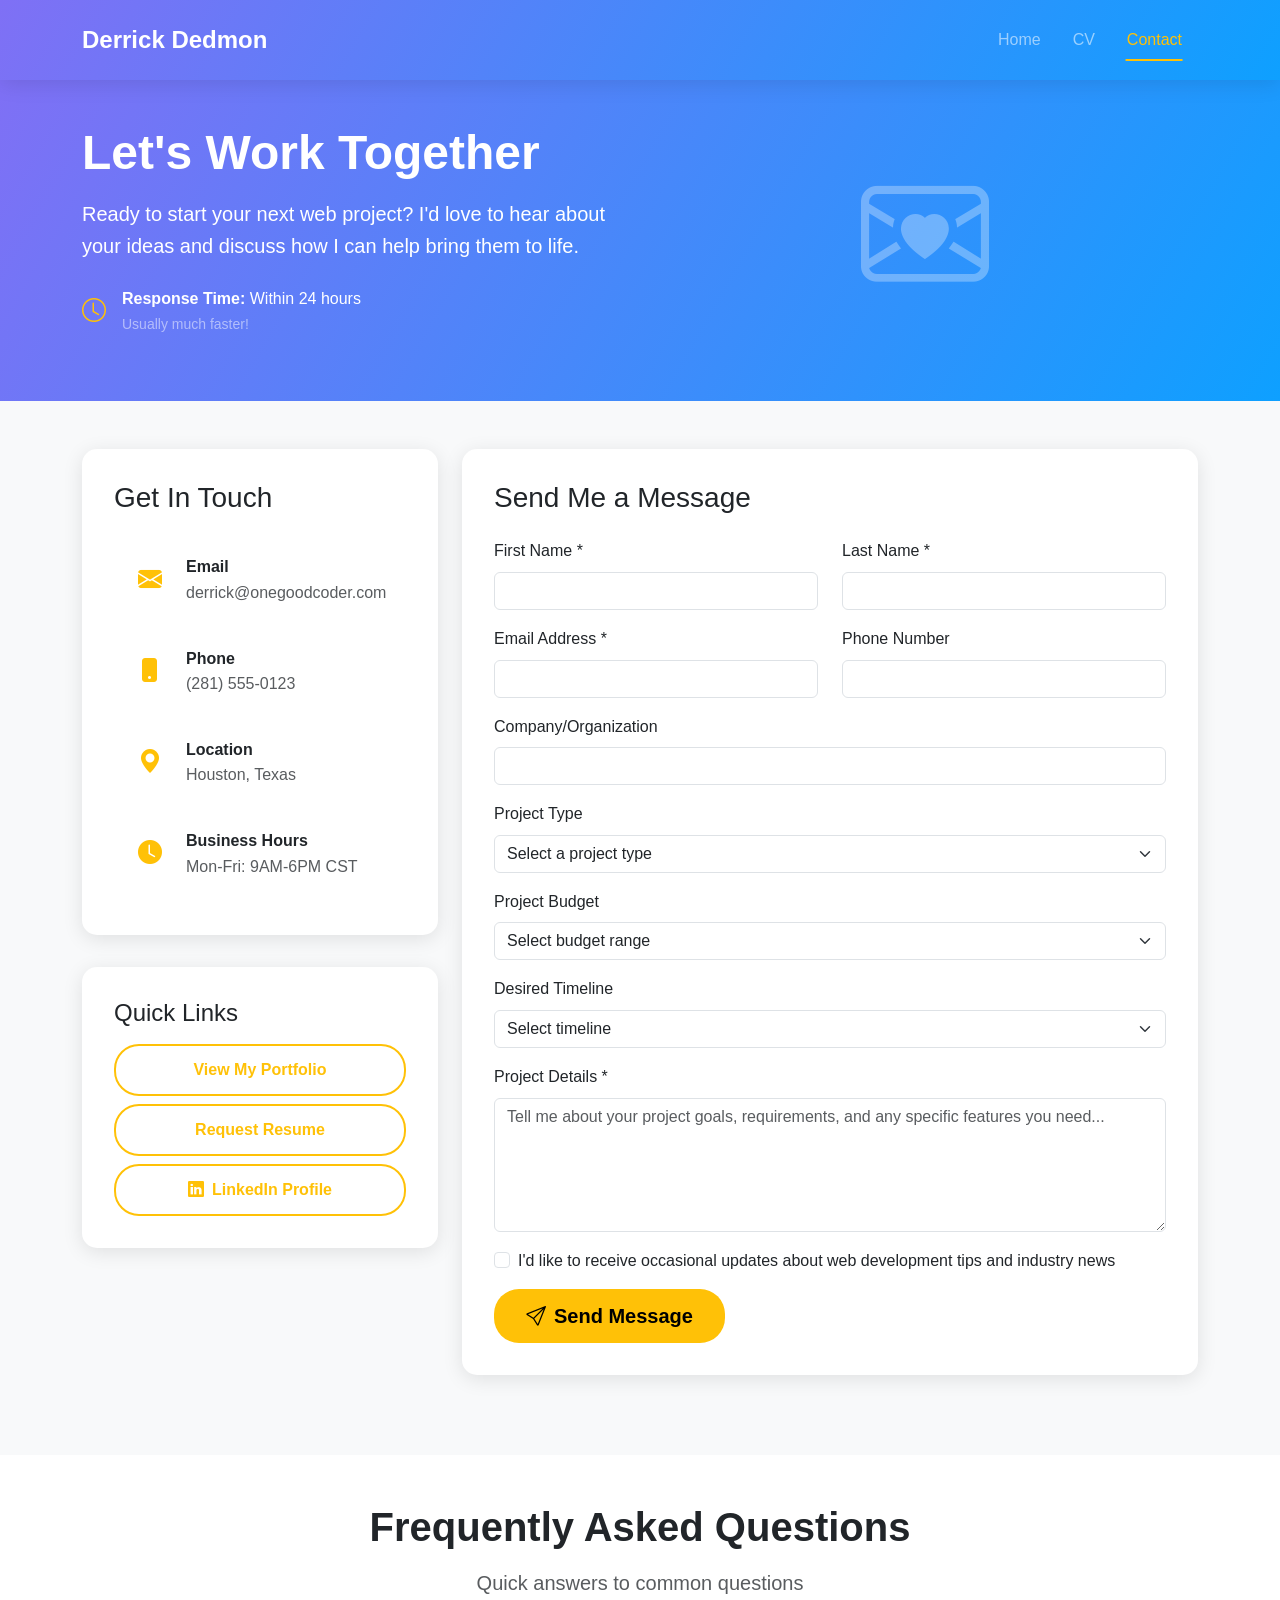
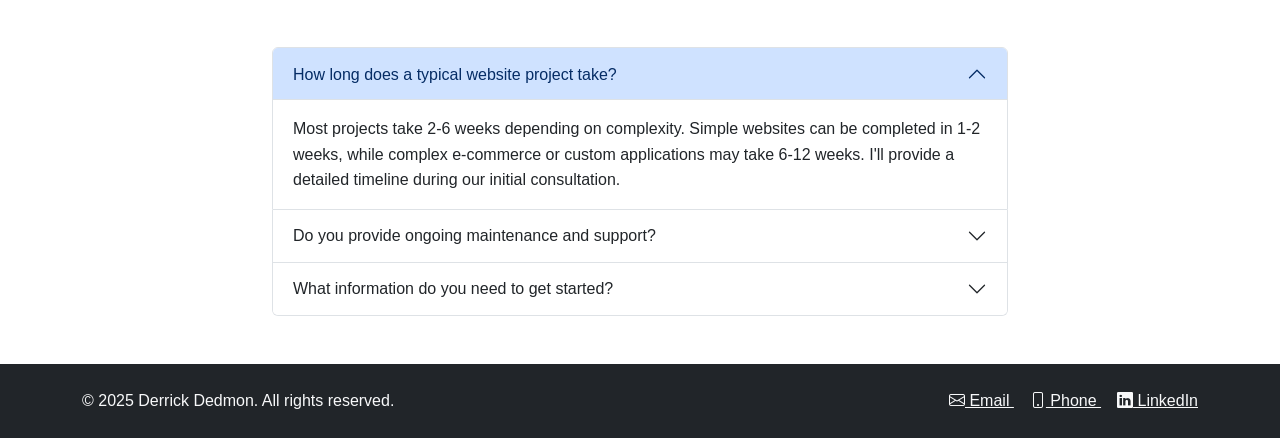
==== commit 60a5e39c: "Fix broken functionality, update content, and improve SEO/accessibility - Add missing portfolio moda" ====
--- a/contact.html
+++ b/contact.html
@@ -7,6 +7,15 @@
     <meta name="description" content="Contact Derrick Dedmon - WordPress Developer, Web Designer, and SEO Specialist in Houston, Texas. Get in touch for your next web project.">
     <meta name="keywords" content="Contact, WordPress Developer, Web Designer, Houston, Texas, Web Development Services">
     <meta name="author" content="Derrick Dedmon">
+
+    <!-- Open Graph / Facebook -->
+    <meta property="og:type" content="website">
+    <meta property="og:url" content="https://onegoodcoder.com/contact.html">
+    <meta property="og:title" content="Contact Derrick Dedmon - WordPress Developer & Web Designer">
+    <meta property="og:description" content="Get in touch for your next web project. WordPress development, web design, and SEO services in Houston, Texas.">
+    <meta property="og:image" content="https://onegoodcoder.com/images/Imug.png">
+
+    <link rel="canonical" href="https://onegoodcoder.com/contact.html">
 
     <!-- Bootstrap CSS -->
     <link href="https://cdn.jsdelivr.net/npm/bootstrap@5.3.7/dist/css/bootstrap.min.css" rel="stylesheet" integrity="sha384-LN+7fdVzj6u52u30Kp6M/trliBMCMKTyK833zpbD+pXdCLuTusPj697FH4R/5mcr" crossorigin="anonymous">
@@ -140,8 +149,8 @@
                         <div class="contact-info">
                             <h4 class="mb-3">Quick Links</h4>
                             <div class="d-grid gap-2">
-                                <a href="skills.html" class="btn btn-outline-warning">View My Portfolio</a>
-                                <a href="#" class="btn btn-outline-warning">Download Resume</a>
+                                <a href="index.html#portfolio" class="btn btn-outline-warning">View My Portfolio</a>
+                                <a href="mailto:derrick@onegoodcoder.com?subject=Resume%20Request" class="btn btn-outline-warning">Request Resume</a>
                                 <a href="https://linkedin.com/in/derrickdedmon" class="btn btn-outline-warning" target="_blank" rel="noopener">
                                     <i class="bi bi-linkedin me-2"></i>LinkedIn Profile
                                 </a>
@@ -367,7 +376,7 @@
         <div class="container">
             <div class="row">
                 <div class="col-md-6">
-                    <p class="mb-0">&copy; 2024 Derrick Dedmon. All rights reserved.</p>
+                    <p class="mb-0">&copy; 2025 Derrick Dedmon. All rights reserved.</p>
                 </div>
                 <div class="col-md-6 text-md-end">
                     <a href="mailto:derrick@onegoodcoder.com" class="text-light me-3">
@@ -376,7 +385,7 @@
                     <a href="tel:+1-281-555-0123" class="text-light me-3">
                         <i class="bi bi-phone"></i> Phone
                     </a>
-                    <a href="#" class="text-light">
+                    <a href="https://linkedin.com/in/derrickdedmon" class="text-light" target="_blank" rel="noopener">
                         <i class="bi bi-linkedin"></i> LinkedIn
                     </a>
                 </div>
@@ -449,8 +458,10 @@
         // Smooth scrolling for anchor links
         document.querySelectorAll('a[href^="#"]').forEach(anchor => {
             anchor.addEventListener('click', function (e) {
+                const href = this.getAttribute('href');
+                if (href === '#') return;
                 e.preventDefault();
-                const target = document.querySelector(this.getAttribute('href'));
+                const target = document.querySelector(href);
                 if (target) {
                     target.scrollIntoView({
                         behavior: 'smooth',
--- a/theme.css
+++ b/theme.css
@@ -489,11 +489,14 @@
 
 /* ===== LOADING ANIMATIONS ===== */
 .portfolio-image img {
+  transition: opacity 0.3s ease;
+}
+
+.js-loading .portfolio-image img {
   opacity: 0;
-  transition: opacity 0.3s ease;
-}
-
-.portfolio-image img.loaded {
+}
+
+.js-loading .portfolio-image img.loaded {
   opacity: 1;
 }
 
